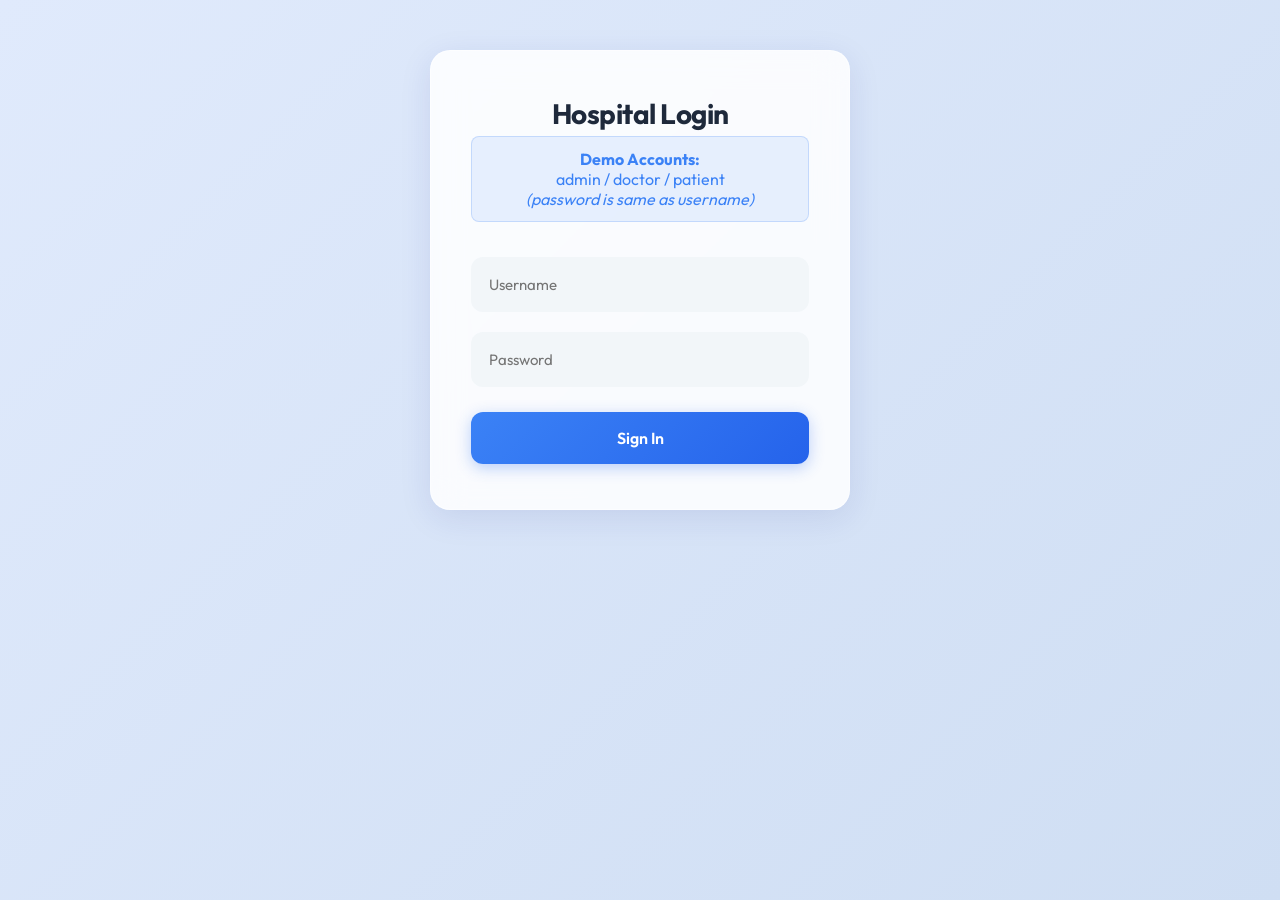
==== MED-CHAIN-main/target/classes/static/index.html @ 546eb594 "Massive upgrade: Fixed all bugs, secured backend endpoints, and applied modern frontend redesign." ====
<!DOCTYPE html>
<html lang="en">
<head>
    <meta charset="UTF-8">
    <meta name="viewport" content="width=device-width, initial-scale=1.0">
    <title>HMS Medical Records</title>
    <link rel="stylesheet" href="styles.css">
</head>
<body>

<div id="login-screen" class="glass-panel">
    <div class="login-box">
        <h2>Hospital Login</h2>
        <div class="demo-hints">
            <strong>Demo Accounts:</strong><br>
            admin / doctor / patient<br>
            <em>(password is same as username)</em>
        </div>
        <div class="input-group">
            <input type="text" id="user" placeholder="Username">
        </div>
        <div class="input-group">
            <input type="password" id="pass" placeholder="Password">
        </div>
        <button onclick="login()" class="login-btn">Sign In</button>
    </div>
</div>

<div id="dashboard" class="hidden glass-panel">

    <nav>
        <h1>Staff Portal</h1>
        <button onclick="logout()" class="logout-btn">Logout</button>
    </nav>

    <div class="container">

        <div id="doctor-section" style="display:none;">
            <h3>Add New Patient Entry</h3>

            <div class="form-grid">
                <input type="text" id="pName" placeholder="Patient Name">
                <input type="text" id="pCond" placeholder="Condition">

                <input type="text" id="pHospital" placeholder="Hospital Name">
                <input type="text" id="pDoctor" placeholder="Doctor Name">

                <input type="text" id="pMedication" placeholder="Medication">
                <input type="text" id="pDuration" placeholder="Duration (e.g. 7 days)">
            </div>

            <button onclick="saveEntry()" class="save-btn">Save Record</button>
        </div>

        <div class="table-container">
            <h3>Medical History Logs</h3>
            <div class="search-container" style="display: flex; gap: 10px; margin-bottom: 20px;">
                <input type="text" id="searchInput"
                       placeholder="🔍 Search by Patient Name..."
                       onkeyup="if(event.key === 'Enter') searchTable()"
                       style="margin: 0; flex: 1;">
                <button onclick="searchTable()" style="width: auto; margin: 0; padding: 0 24px;">Search</button>
            </div>

        <div class="table-wrapper">
            <table>
                <thead>
                <tr>
                    <th>Patient Name</th>
                    <th>Condition</th>
                    <th>Hospital</th>
                    <th>Doctor</th>
                    <th>Medication</th>
                    <th>Duration</th>
                    <th>Action</th>
                </tr>
                </thead>
                <tbody>
                </tbody>
            </table>
        </div>
        </div>

    </div>
</div>

<script src="app.js"></script>
</body>
</html>
---- MED-CHAIN-main/target/classes/static/styles.css ----
@import url('https://fonts.googleapis.com/css2?family=Outfit:wght@300;400;500;600;700&display=swap');

* {
    margin: 0;
    padding: 0;
    box-sizing: border-box;
    font-family: 'Outfit', sans-serif;
}

body {
    background: linear-gradient(135deg, #e0eafc 0%, #cfdef3 100%);
    background-size: cover;
    background-attachment: fixed;
    color: #2c3e50;
    display: flex;
    justify-content: center;
    align-items: flex-start;
    padding-top: 50px;
    padding-bottom: 50px;
    min-height: 100vh;
}

.hidden {
    display: none !important;
}

/* Glassmorphism utility */
.glass-panel {
    background: rgba(255, 255, 255, 0.85);
    backdrop-filter: blur(16px);
    -webkit-backdrop-filter: blur(16px);
    border: 1px solid rgba(255, 255, 255, 0.5);
    box-shadow: 0 8px 32px rgba(31, 38, 135, 0.1);
}

/* Login Screen Styles */
#login-screen {
    padding: 45px 40px;
    border-radius: 20px;
    width: 100%;
    max-width: 420px;
    text-align: center;
    transition: transform 0.3s ease;
}

#login-screen:hover {
    transform: translateY(-5px);
}

#login-screen h2 {
    color: #1e293b;
    margin-bottom: 5px;
    font-weight: 700;
    font-size: 28px;
    letter-spacing: -0.5px;
}

.demo-hints {
    background: rgba(59, 130, 246, 0.1);
    padding: 12px;
    border-radius: 8px;
    margin-bottom: 25px !important;
    color: #3b82f6 !important;
    border: 1px solid rgba(59, 130, 246, 0.2);
}

input {
    width: 100%;
    padding: 16px;
    margin: 10px 0;
    border: 2px solid transparent;
    border-radius: 12px;
    font-size: 15px;
    transition: all 0.3s ease;
    background-color: rgba(241, 245, 249, 0.9);
    color: #334155;
}

input:focus {
    outline: none;
    border-color: #3b82f6;
    background-color: #ffffff;
    box-shadow: 0 4px 15px rgba(59, 130, 246, 0.15);
}

button {
    width: 100%;
    padding: 16px;
    background: linear-gradient(135deg, #3b82f6 0%, #2563eb 100%);
    color: white;
    border: none;
    border-radius: 12px;
    font-size: 16px;
    font-weight: 600;
    cursor: pointer;
    transition: all 0.3s ease;
    margin-top: 15px;
    box-shadow: 0 4px 15px rgba(37, 99, 235, 0.3);
}

button:hover {
    box-shadow: 0 6px 20px rgba(37, 99, 235, 0.4);
    transform: translateY(-2px);
}

button:active {
    transform: translateY(1px);
    box-shadow: 0 2px 10px rgba(37, 99, 235, 0.3);
}

/* Dashboard Styles */
#dashboard {
    width: 95%;
    max-width: 1150px;
    padding: 45px;
    border-radius: 24px;
    animation: fadeIn 0.5s ease-out;
}

@keyframes fadeIn {
    from { opacity: 0; transform: translateY(20px); }
    to { opacity: 1; transform: translateY(0); }
}

nav {
    display: flex;
    justify-content: space-between;
    align-items: center;
    border-bottom: 2px solid rgba(226, 232, 240, 0.6);
    padding-bottom: 25px;
    margin-bottom: 35px;
}

nav h1 {
    background: linear-gradient(135deg, #1e293b 0%, #334155 100%);
    -webkit-background-clip: text;
    -webkit-text-fill-color: transparent;
    font-size: 32px;
    font-weight: 700;
    letter-spacing: -1px;
}

nav button {
    width: auto;
    background: linear-gradient(135deg, #ef4444 0%, #dc2626 100%);
    box-shadow: 0 4px 15px rgba(239, 68, 68, 0.3);
    padding: 12px 28px;
    margin-top: 0;
}

nav button:hover {
    box-shadow: 0 6px 20px rgba(239, 68, 68, 0.4);
}

#doctor-section {
    background: rgba(255, 255, 255, 0.6);
    padding: 30px;
    border-left: 5px solid #3b82f6;
    border-radius: 16px;
    margin-bottom: 40px;
    box-shadow: 0 2px 10px rgba(0,0,0,0.02);
}

#doctor-section h3 {
    margin-bottom: 20px;
    color: #1e293b;
    font-size: 20px;
    font-weight: 600;
}

.form-grid {
    display: grid;
    grid-template-columns: repeat(2, 1fr); 
    gap: 18px; 
    margin-bottom: 25px;
}

.form-grid input {
    margin: 0;
}

.save-btn {
    background: linear-gradient(135deg, #10b981 0%, #059669 100%);
    box-shadow: 0 4px 15px rgba(16, 185, 129, 0.3);
}

.save-btn:hover {
    box-shadow: 0 6px 20px rgba(16, 185, 129, 0.4);
}

/* Table & Search Styles */
.search-container input {
    border-radius: 12px 0 0 12px;
}

.search-container button {
    border-radius: 0 12px 12px 0;
    margin-top: 0;
    padding: 0 30px;
}

.table-container h3 {
    margin-bottom: 20px;
    color: #1e293b;
    font-size: 22px;
    font-weight: 600;
}

.table-wrapper {
    overflow-x: auto;
    border-radius: 16px;
    box-shadow: 0 4px 20px rgba(0,0,0,0.04);
}

table {
    width: 100%;
    border-collapse: collapse;
    background-color: #ffffff;
}

thead {
    background-color: #f8fafc;
}

th {
    color: #64748b;
    font-weight: 600;
    font-size: 13px;
    text-transform: uppercase;
    letter-spacing: 1px;
    padding: 18px;
    border-bottom: 2px solid #e2e8f0;
}

td {
    color: #334155;
    font-size: 15px;
    padding: 18px;
    border-bottom: 1px solid #f1f5f9;
    font-weight: 500;
}

tr {
    transition: background-color 0.2s ease;
}

tr:hover {
    background-color: #f8fafc;
}

td button {
    padding: 8px 16px;
    margin: 0;
    font-size: 13px;
    background: rgba(239, 68, 68, 0.1);
    color: #ef4444;
    box-shadow: none;
}

td button:hover {
    background: #ef4444;
    color: white;
    transform: none;
    box-shadow: 0 4px 10px rgba(239, 68, 68, 0.2);
}

@media (max-width: 768px) {
    .form-grid {
        grid-template-columns: 1fr; 
    }
    
    #dashboard {
        padding: 25px;
        border-radius: 20px;
    }
    
    .search-container {
        flex-direction: column;
    }
    
    .search-container input, .search-container button {
        border-radius: 12px;
    }
    
    .search-container button {
        padding: 15px;
    }
}
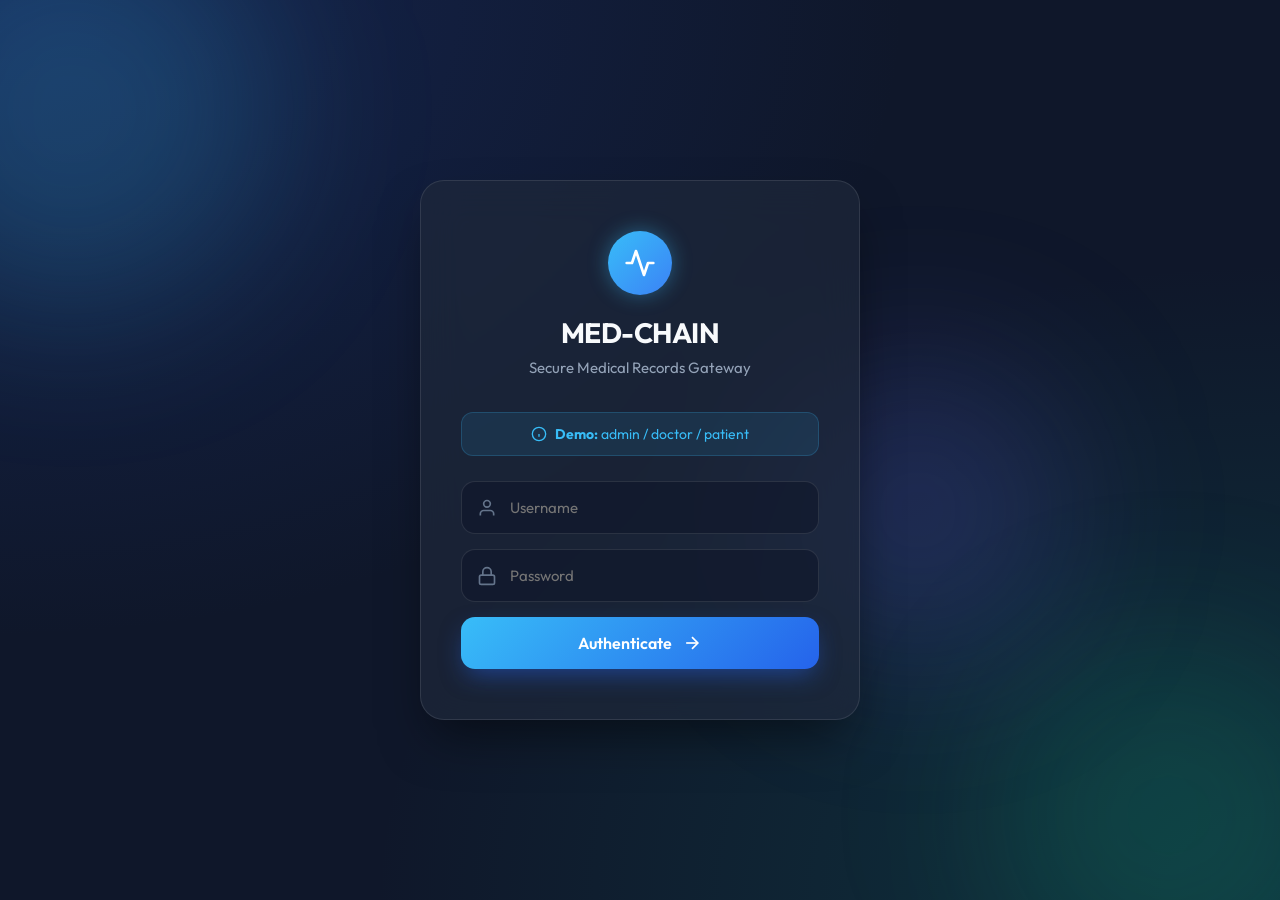
==== commit eb72b6b5: "feat: implement full-stack medical record management with authentication, CRUD operations, and file " ====
--- a/MED-CHAIN-main/target/classes/static/index.html
+++ b/MED-CHAIN-main/target/classes/static/index.html
@@ -8,21 +8,44 @@
 </head>
 <body>
 
-<div id="login-screen" class="glass-panel">
+<!-- Animated Background Orbs -->
+<div class="orb orb-1"></div>
+<div class="orb orb-2"></div>
+<div class="orb orb-3"></div>
+
+<div id="toast-container"></div>
+
+<div id="login-screen" class="premium-glass">
+    <div class="login-header">
+        <div class="logo-circle">
+            <svg viewBox="0 0 24 24" fill="none" stroke="currentColor" stroke-width="2" stroke-linecap="round" stroke-linejoin="round">
+                <path d="M22 12h-4l-3 9L9 3l-3 9H2"></path>
+            </svg>
+        </div>
+        <h2>MED-CHAIN</h2>
+        <p>Secure Medical Records Gateway</p>
+    </div>
+
     <div class="login-box">
-        <h2>Hospital Login</h2>
         <div class="demo-hints">
-            <strong>Demo Accounts:</strong><br>
-            admin / doctor / patient<br>
-            <em>(password is same as username)</em>
+            <svg width="16" height="16" viewBox="0 0 24 24" fill="none" stroke="currentColor" stroke-width="2"><circle cx="12" cy="12" r="10"></circle><line x1="12" y1="16" x2="12" y2="12"></line><line x1="12" y1="8" x2="12.01" y2="8"></line></svg>
+            <span><strong>Demo:</strong> admin / doctor / patient</span>
         </div>
-        <div class="input-group">
-            <input type="text" id="user" placeholder="Username">
+        
+        <div class="input-group premium-input">
+            <svg viewBox="0 0 24 24" fill="none" stroke="currentColor" stroke-width="2"><path d="M20 21v-2a4 4 0 0 0-4-4H8a4 4 0 0 0-4 4v2"></path><circle cx="12" cy="7" r="4"></circle></svg>
+            <input type="text" id="user" placeholder="Username" autocomplete="off">
         </div>
-        <div class="input-group">
+        
+        <div class="input-group premium-input">
+            <svg viewBox="0 0 24 24" fill="none" stroke="currentColor" stroke-width="2"><rect x="3" y="11" width="18" height="11" rx="2" ry="2"></rect><path d="M7 11V7a5 5 0 0 1 10 0v4"></path></svg>
             <input type="password" id="pass" placeholder="Password">
         </div>
-        <button onclick="login()" class="login-btn">Sign In</button>
+        
+        <button onclick="login()" class="login-btn premium-btn">
+            <span>Authenticate</span>
+            <svg viewBox="0 0 24 24" fill="none" stroke="currentColor" stroke-width="2"><line x1="5" y1="12" x2="19" y2="12"></line><polyline points="12 5 19 12 12 19"></polyline></svg>
+        </button>
     </div>
 </div>
 
@@ -30,7 +53,10 @@
 
     <nav>
         <h1>Staff Portal</h1>
-        <button onclick="logout()" class="logout-btn">Logout</button>
+        <div>
+            <button id="admin-users-btn" onclick="openUserModal()" class="action-btn hidden" style="background: linear-gradient(135deg, #f59e0b 0%, #d97706 100%); margin-right: 10px;">Manage Users</button>
+            <button onclick="logout()" class="logout-btn">Logout</button>
+        </div>
     </nav>
 
     <div class="container">
@@ -47,6 +73,9 @@
 
                 <input type="text" id="pMedication" placeholder="Medication">
                 <input type="text" id="pDuration" placeholder="Duration (e.g. 7 days)">
+
+                <input type="text" id="pUsername" placeholder="Patient Username">
+                <input type="file" id="pFile" style="padding: 10px;">
             </div>
 
             <button onclick="saveEntry()" class="save-btn">Save Record</button>
@@ -57,30 +86,91 @@
             <div class="search-container" style="display: flex; gap: 10px; margin-bottom: 20px;">
                 <input type="text" id="searchInput"
                        placeholder="🔍 Search by Patient Name..."
-                       onkeyup="if(event.key === 'Enter') searchTable()"
+                       onkeyup="if(event.key === 'Enter') { currentPage = 0; searchTable(); }"
                        style="margin: 0; flex: 1;">
-                <button onclick="searchTable()" style="width: auto; margin: 0; padding: 0 24px;">Search</button>
+                <button onclick="currentPage = 0; searchTable()" style="width: auto; margin: 0; padding: 0 24px;">Search</button>
             </div>
+
+            <div class="table-wrapper">
+                <table>
+                    <thead>
+                    <tr>
+                        <th>Patient Name</th>
+                        <th>Condition</th>
+                        <th>Hospital</th>
+                        <th>Doctor</th>
+                        <th>Medication</th>
+                        <th>Duration</th>
+                        <th>Attachment</th>
+                        <th>Action</th>
+                    </tr>
+                    </thead>
+                    <tbody>
+                    </tbody>
+                </table>
+            </div>
+
+            <div class="pagination-controls" style="display: flex; justify-content: center; gap: 20px; margin-top: 20px; align-items: center;">
+                <button onclick="prevPage()" id="btn-prev" style="width: auto; padding: 8px 16px;">Previous</button>
+                <span id="page-info" style="font-weight: 600;">Page 1</span>
+                <button onclick="nextPage()" id="btn-next" style="width: auto; padding: 8px 16px;">Next</button>
+            </div>
+
+        </div>
+
+    </div>
+</div>
+
+<!-- Edit Modal -->
+<div id="edit-modal" class="modal hidden">
+    <div class="modal-content glass-panel">
+        <span class="close-btn" onclick="closeEditModal()">&times;</span>
+        <h3>Edit Medical Record</h3>
+        <input type="hidden" id="eId">
+        <div class="form-grid">
+            <input type="text" id="eName" placeholder="Patient Name">
+            <input type="text" id="eCond" placeholder="Condition">
+            <input type="text" id="eHospital" placeholder="Hospital Name">
+            <input type="text" id="eDoctor" placeholder="Doctor Name">
+            <input type="text" id="eMedication" placeholder="Medication">
+            <input type="text" id="eDuration" placeholder="Duration">
+            <input type="text" id="eUsername" placeholder="Patient Username">
+        </div>
+        <button onclick="submitEdit()" class="save-btn" style="margin-top: 15px;">Update Record</button>
+    </div>
+</div>
+
+<!-- User Management Modal -->
+<div id="user-modal" class="modal hidden">
+    <div class="modal-content glass-panel" style="max-width: 600px;">
+        <span class="close-btn" onclick="closeUserModal()">&times;</span>
+        <h3>User Management</h3>
+        
+        <div class="form-grid" style="margin-bottom: 20px;">
+            <input type="text" id="uName" placeholder="Username">
+            <input type="password" id="uPass" placeholder="Password">
+            <select id="uRole" style="padding: 16px; border-radius: 12px; border: none; background: rgba(241, 245, 249, 0.9);">
+                <option value="ROLE_PATIENT">Patient</option>
+                <option value="ROLE_DOCTOR">Doctor</option>
+                <option value="ROLE_ADMIN">Admin</option>
+            </select>
+            <button onclick="createUser()" class="save-btn" style="margin: 0;">Create User</button>
+        </div>
 
         <div class="table-wrapper">
             <table>
                 <thead>
-                <tr>
-                    <th>Patient Name</th>
-                    <th>Condition</th>
-                    <th>Hospital</th>
-                    <th>Doctor</th>
-                    <th>Medication</th>
-                    <th>Duration</th>
-                    <th>Action</th>
-                </tr>
+                    <tr>
+                        <th>ID</th>
+                        <th>Username</th>
+                        <th>Role</th>
+                        <th>Action</th>
+                    </tr>
                 </thead>
-                <tbody>
+                <tbody id="user-tbody">
                 </tbody>
             </table>
         </div>
-        </div>
-
     </div>
 </div>
 
--- a/MED-CHAIN-main/target/classes/static/styles.css
+++ b/MED-CHAIN-main/target/classes/static/styles.css
@@ -8,16 +8,37 @@
 }
 
 body {
-    background: linear-gradient(135deg, #e0eafc 0%, #cfdef3 100%);
+    background-color: #0f172a;
+    background-image: 
+        radial-gradient(at 0% 0%, rgba(30, 58, 138, 0.4) 0px, transparent 50%),
+        radial-gradient(at 100% 100%, rgba(15, 118, 110, 0.3) 0px, transparent 50%);
     background-size: cover;
     background-attachment: fixed;
-    color: #2c3e50;
+    color: #f8fafc;
     display: flex;
     justify-content: center;
-    align-items: flex-start;
-    padding-top: 50px;
-    padding-bottom: 50px;
+    align-items: center;
     min-height: 100vh;
+    overflow-x: hidden;
+    position: relative;
+    padding: 0;
+}
+
+/* Animated Orbs */
+.orb {
+    position: fixed;
+    border-radius: 50%;
+    filter: blur(80px);
+    z-index: -1;
+    animation: float 20s infinite ease-in-out alternate;
+}
+.orb-1 { width: 400px; height: 400px; background: rgba(56, 189, 248, 0.2); top: -10%; left: -10%; animation-delay: 0s; }
+.orb-2 { width: 350px; height: 350px; background: rgba(16, 185, 129, 0.15); bottom: -10%; right: -5%; animation-delay: -5s; }
+.orb-3 { width: 300px; height: 300px; background: rgba(99, 102, 241, 0.2); top: 40%; left: 60%; animation-delay: -10s; }
+
+@keyframes float {
+    0% { transform: translate(0, 0) scale(1); }
+    100% { transform: translate(50px, 50px) scale(1.1); }
 }
 
 .hidden {
@@ -33,80 +54,134 @@
     box-shadow: 0 8px 32px rgba(31, 38, 135, 0.1);
 }
 
+/* Premium Glassmorphism */
+.premium-glass {
+    background: rgba(30, 41, 59, 0.7);
+    backdrop-filter: blur(20px);
+    -webkit-backdrop-filter: blur(20px);
+    border: 1px solid rgba(255, 255, 255, 0.1);
+    box-shadow: 0 25px 50px -12px rgba(0, 0, 0, 0.5);
+}
+
 /* Login Screen Styles */
 #login-screen {
-    padding: 45px 40px;
-    border-radius: 20px;
-    width: 100%;
-    max-width: 420px;
+    padding: 50px 40px;
+    border-radius: 24px;
+    width: 100%;
+    max-width: 440px;
     text-align: center;
-    transition: transform 0.3s ease;
-}
-
-#login-screen:hover {
-    transform: translateY(-5px);
-}
+    transform: translateY(0);
+    animation: scaleIn 0.6s cubic-bezier(0.16, 1, 0.3, 1);
+}
+
+@keyframes scaleIn {
+    from { opacity: 0; transform: translateY(30px) scale(0.95); }
+    to { opacity: 1; transform: translateY(0) scale(1); }
+}
+
+.login-header {
+    margin-bottom: 35px;
+}
+
+.logo-circle {
+    width: 64px;
+    height: 64px;
+    background: linear-gradient(135deg, #38bdf8 0%, #3b82f6 100%);
+    border-radius: 50%;
+    margin: 0 auto 20px;
+    display: flex;
+    align-items: center;
+    justify-content: center;
+    box-shadow: 0 0 20px rgba(56, 189, 248, 0.4);
+    color: white;
+}
+.logo-circle svg { width: 32px; height: 32px; }
 
 #login-screen h2 {
-    color: #1e293b;
-    margin-bottom: 5px;
+    color: #f8fafc;
+    margin-bottom: 8px;
     font-weight: 700;
     font-size: 28px;
     letter-spacing: -0.5px;
 }
+#login-screen p { color: #94a3b8; font-size: 15px; margin-bottom: 0; }
 
 .demo-hints {
-    background: rgba(59, 130, 246, 0.1);
-    padding: 12px;
-    border-radius: 8px;
+    background: rgba(56, 189, 248, 0.1);
+    padding: 12px 16px;
+    border-radius: 12px;
     margin-bottom: 25px !important;
-    color: #3b82f6 !important;
-    border: 1px solid rgba(59, 130, 246, 0.2);
-}
-
-input {
+    color: #38bdf8 !important;
+    border: 1px solid rgba(56, 189, 248, 0.2);
+    display: flex;
+    align-items: center;
+    justify-content: center;
+    gap: 8px;
+    font-size: 14px;
+}
+
+.premium-input {
+    position: relative;
+    margin: 15px 0;
+}
+
+.premium-input svg {
+    position: absolute;
+    left: 16px;
+    top: 50%;
+    transform: translateY(-50%);
+    color: #64748b;
+    width: 20px;
+    height: 20px;
+    z-index: 2;
+    transition: color 0.3s;
+}
+
+.premium-input input {
+    width: 100%;
+    padding: 16px 16px 16px 48px;
+    margin: 0;
+    border: 1px solid rgba(255, 255, 255, 0.1);
+    border-radius: 14px;
+    font-size: 15px;
+    transition: all 0.3s ease;
+    background-color: rgba(15, 23, 42, 0.6);
+    color: #f8fafc;
+}
+
+.premium-input input:focus {
+    outline: none;
+    border-color: #38bdf8;
+    background-color: rgba(15, 23, 42, 0.8);
+    box-shadow: 0 0 0 4px rgba(56, 189, 248, 0.1);
+}
+.premium-input input:focus + svg { color: #38bdf8; }
+
+.premium-btn {
     width: 100%;
     padding: 16px;
-    margin: 10px 0;
-    border: 2px solid transparent;
-    border-radius: 12px;
-    font-size: 15px;
-    transition: all 0.3s ease;
-    background-color: rgba(241, 245, 249, 0.9);
-    color: #334155;
-}
-
-input:focus {
-    outline: none;
-    border-color: #3b82f6;
-    background-color: #ffffff;
-    box-shadow: 0 4px 15px rgba(59, 130, 246, 0.15);
-}
-
-button {
-    width: 100%;
-    padding: 16px;
-    background: linear-gradient(135deg, #3b82f6 0%, #2563eb 100%);
+    background: linear-gradient(135deg, #38bdf8 0%, #2563eb 100%);
     color: white;
     border: none;
-    border-radius: 12px;
+    border-radius: 14px;
     font-size: 16px;
     font-weight: 600;
     cursor: pointer;
-    transition: all 0.3s ease;
+    transition: all 0.3s cubic-bezier(0.4, 0, 0.2, 1);
     margin-top: 15px;
-    box-shadow: 0 4px 15px rgba(37, 99, 235, 0.3);
-}
-
-button:hover {
-    box-shadow: 0 6px 20px rgba(37, 99, 235, 0.4);
+    box-shadow: 0 10px 25px -5px rgba(37, 99, 235, 0.5);
+    display: flex;
+    align-items: center;
+    justify-content: center;
+    gap: 10px;
+}
+
+.premium-btn:hover {
     transform: translateY(-2px);
-}
-
-button:active {
-    transform: translateY(1px);
-    box-shadow: 0 2px 10px rgba(37, 99, 235, 0.3);
-}
+    box-shadow: 0 15px 30px -5px rgba(37, 99, 235, 0.6);
+}
+.premium-btn svg { width: 20px; height: 20px; transition: transform 0.3s; }
+.premium-btn:hover svg { transform: translateX(5px); }
 
 /* Dashboard Styles */
 #dashboard {
@@ -146,6 +221,12 @@
     box-shadow: 0 4px 15px rgba(239, 68, 68, 0.3);
     padding: 12px 28px;
     margin-top: 0;
+    border: none;
+    border-radius: 12px;
+    color: white;
+    font-weight: 600;
+    cursor: pointer;
+    transition: all 0.3s ease;
 }
 
 nav button:hover {
@@ -177,9 +258,32 @@
 
 .form-grid input {
     margin: 0;
+    width: 100%;
+    padding: 16px;
+    border: 2px solid transparent;
+    border-radius: 12px;
+    font-size: 15px;
+    transition: all 0.3s ease;
+    background-color: rgba(241, 245, 249, 0.9);
+    color: #334155;
+}
+.form-grid input:focus {
+    outline: none;
+    border-color: #3b82f6;
+    background-color: #ffffff;
+    box-shadow: 0 4px 15px rgba(59, 130, 246, 0.15);
 }
 
 .save-btn {
+    width: 100%;
+    padding: 16px;
+    color: white;
+    border: none;
+    border-radius: 12px;
+    font-size: 16px;
+    font-weight: 600;
+    cursor: pointer;
+    transition: all 0.3s ease;
     background: linear-gradient(135deg, #10b981 0%, #059669 100%);
     box-shadow: 0 4px 15px rgba(16, 185, 129, 0.3);
 }
@@ -191,12 +295,23 @@
 /* Table & Search Styles */
 .search-container input {
     border-radius: 12px 0 0 12px;
+    padding: 16px;
+    border: 2px solid transparent;
+    font-size: 15px;
+    transition: all 0.3s ease;
+    background-color: rgba(241, 245, 249, 0.9);
+    color: #334155;
 }
 
 .search-container button {
     border-radius: 0 12px 12px 0;
     margin-top: 0;
     padding: 0 30px;
+    background: linear-gradient(135deg, #3b82f6 0%, #2563eb 100%);
+    color: white;
+    border: none;
+    font-weight: 600;
+    cursor: pointer;
 }
 
 .table-container h3 {
@@ -254,13 +369,16 @@
     font-size: 13px;
     background: rgba(239, 68, 68, 0.1);
     color: #ef4444;
-    box-shadow: none;
+    border: none;
+    border-radius: 12px;
+    cursor: pointer;
+    transition: all 0.3s ease;
 }
 
 td button:hover {
     background: #ef4444;
     color: white;
-    transform: none;
+    transform: translateY(-2px);
     box-shadow: 0 4px 10px rgba(239, 68, 68, 0.2);
 }
 
@@ -286,3 +404,66 @@
         padding: 15px;
     }
 }
+
+/* Modals */
+.modal {
+    display: flex;
+    justify-content: center;
+    align-items: center;
+    position: fixed;
+    z-index: 1000;
+    left: 0;
+    top: 0;
+    width: 100%;
+    height: 100%;
+    overflow: auto;
+    background-color: rgba(0,0,0,0.4);
+    animation: fadeIn 0.3s ease-out;
+}
+.modal-content {
+    background-color: #fefefe;
+    margin: auto;
+    padding: 30px;
+    border: 1px solid #888;
+    width: 90%;
+    max-width: 500px;
+    border-radius: 20px;
+    position: relative;
+}
+.close-btn {
+    color: #aaa;
+    float: right;
+    font-size: 28px;
+    font-weight: bold;
+    cursor: pointer;
+}
+.close-btn:hover { color: #000; }
+
+/* Toast Notifications */
+#toast-container {
+    position: fixed;
+    top: 20px;
+    right: 20px;
+    z-index: 9999;
+    display: flex;
+    flex-direction: column;
+    gap: 10px;
+}
+.toast {
+    background: #fff;
+    color: #333;
+    padding: 16px 24px;
+    border-radius: 8px;
+    box-shadow: 0 4px 12px rgba(0,0,0,0.15);
+    border-left: 5px solid #3b82f6;
+    animation: slideInRight 0.3s ease forwards;
+    display: flex;
+    align-items: center;
+    font-weight: 500;
+}
+.toast.success { border-left-color: #10b981; }
+.toast.error { border-left-color: #ef4444; }
+@keyframes slideInRight {
+    from { transform: translateX(100%); opacity: 0; }
+    to { transform: translateX(0); opacity: 1; }
+}
